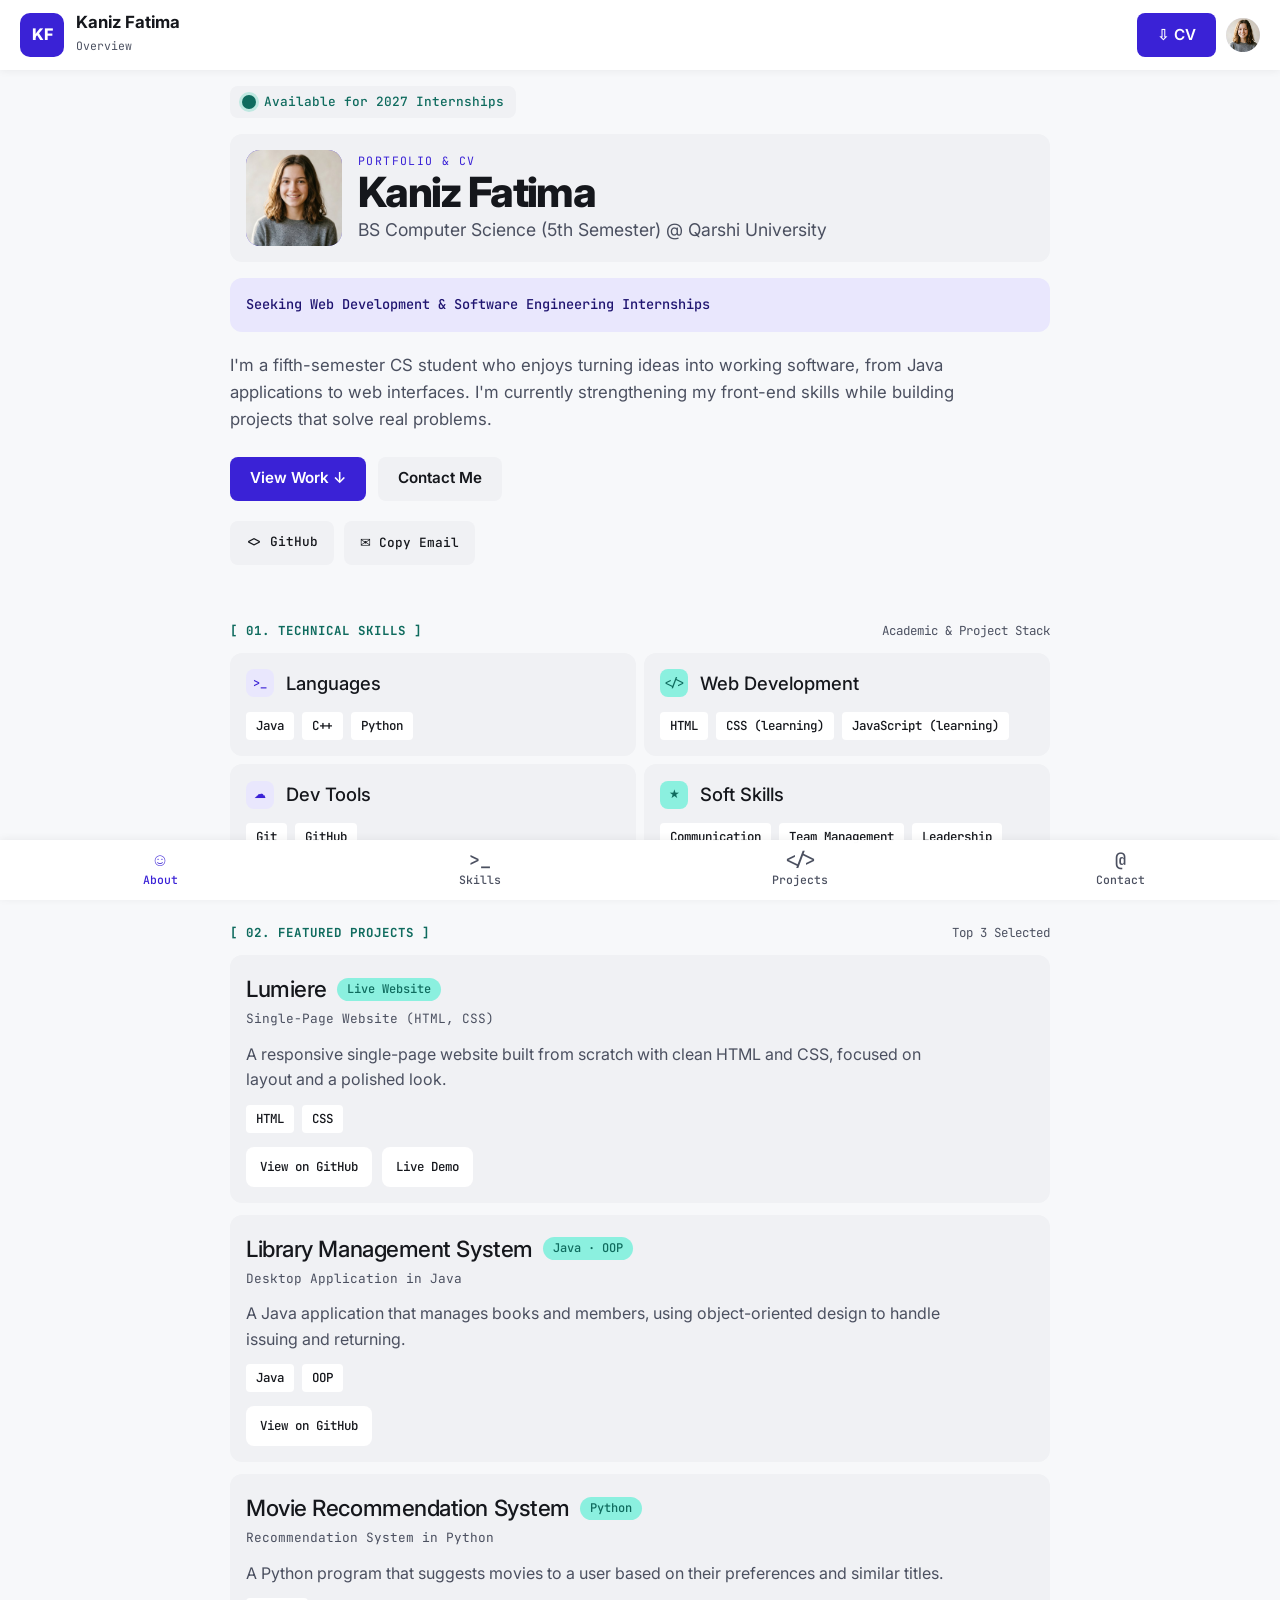
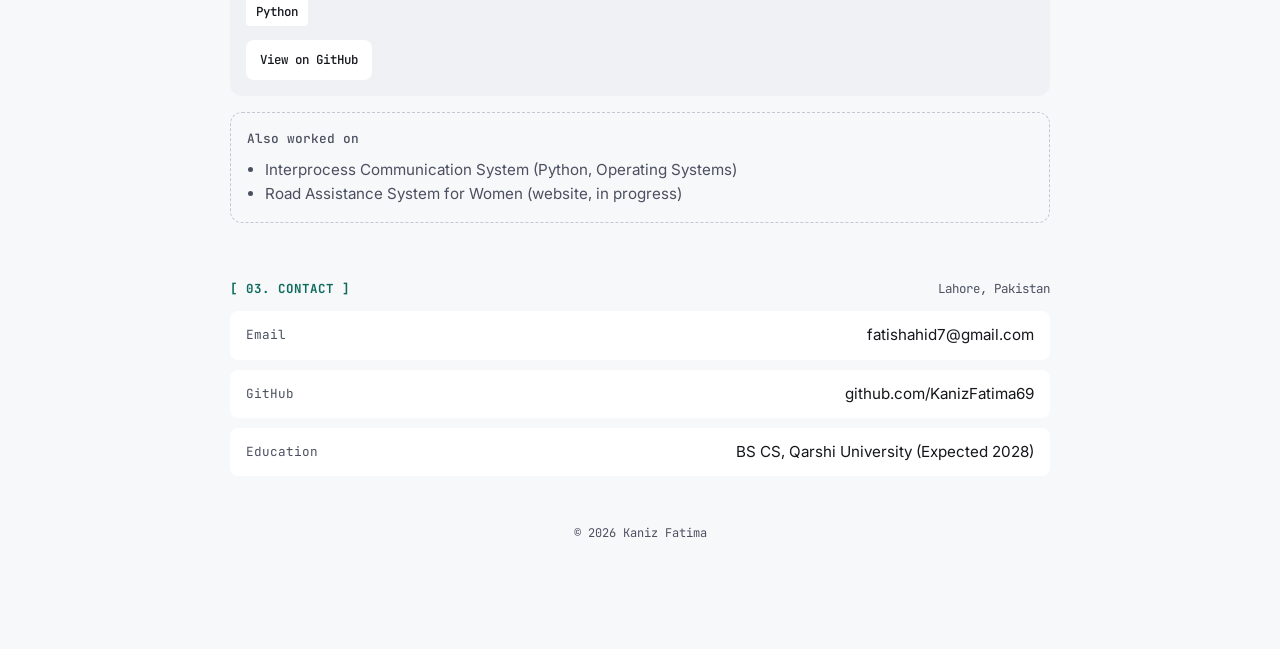
==== web-01/index.html @ ec6b4f63 "Add files via upload" ====
<!DOCTYPE html>
<html lang="en">
<head>
<meta charset="UTF-8">
<meta name="viewport" content="width=device-width, initial-scale=1, viewport-fit=cover">
<title>Kaniz Fatima | Portfolio & CV</title>
<link rel="preconnect" href="https://fonts.googleapis.com">
<link rel="preconnect" href="https://fonts.gstatic.com" crossorigin>
<link href="https://fonts.googleapis.com/css2?family=Inter:wght@400;500;600;800&family=JetBrains+Mono:wght@400;500&display=swap" rel="stylesheet">
<script>
// Tries each possible photo location one by one (works for lab05 or lab05/web-01)
var PIC_PATHS=['images/photo.jpg','web-01/images/photo.jpg','/CIT331/lab05/web-01/images/photo.jpg'];
function tryNext(img){var i=(+img.dataset.i||0)+1;if(i<PIC_PATHS.length){img.dataset.i=i;img.src=PIC_PATHS[i];}else{img.remove();}}
</script>
<style>
:root{
  --bg:#f7f8fa; --card:#f0f1f4; --chip:#fff; --ink:#15171c; --muted:#4b5060;
  --accent:#3a22d6; --accent-soft:#e9e7fd; --teal:#0f6b5e; --teal-soft:#8bf0df;
  --mono:'JetBrains Mono',ui-monospace,monospace; --sans:'Inter',system-ui,sans-serif;
}
*{box-sizing:border-box;margin:0;padding:0}
html{scroll-behavior:smooth;scroll-padding-top:80px}
body{font-family:var(--sans);background:var(--bg);color:var(--ink);line-height:1.6;padding-bottom:90px}
a{color:inherit;text-decoration:none}
:focus-visible{outline:2px solid var(--accent);outline-offset:2px}
.mono{font-family:var(--mono)}

/* top bar */
header{position:sticky;top:0;z-index:20;background:#fff;box-shadow:0 1px 8px rgba(0,0,0,.06);padding:12px 20px;padding-top:calc(12px + env(safe-area-inset-top,0px));display:flex;align-items:center;justify-content:space-between}
.brand{display:flex;align-items:center;gap:12px}
.logo{width:44px;height:44px;border-radius:10px;background:var(--accent);color:#fff;display:grid;place-items:center;font-weight:800}
.brand b{display:block;font-size:1.05rem;line-height:1.2}
.brand small{font-family:var(--mono);font-size:.72rem;color:var(--muted)}
.top-actions{display:flex;align-items:center;gap:10px}
.btn{display:inline-flex;align-items:center;justify-content:center;gap:8px;min-height:44px;padding:0 20px;border-radius:8px;font-weight:600;font-size:.95rem;border:0;cursor:pointer;font-family:var(--sans);transition:transform .15s,background .15s}
.btn:hover{transform:translateY(-1px)}
.btn-primary{background:var(--accent);color:#fff}
.btn-soft{background:var(--card);color:var(--ink)}
.avatar{position:relative;overflow:hidden;width:34px;height:34px;border-radius:50%;background:var(--accent-soft);color:var(--accent);display:grid;place-items:center;font-weight:800;font-size:.8rem}

main{max-width:860px;margin:0 auto;padding:16px 20px}
section{margin-top:56px}

/* hero */
.badge{display:inline-flex;align-items:center;gap:8px;background:var(--card);border-radius:8px;padding:6px 12px;font-family:var(--mono);font-size:.8rem;color:var(--teal);font-weight:500}
.badge i{width:14px;height:14px;border-radius:50%;background:var(--teal);box-shadow:0 0 0 3px #bfe8e1}
.hero{background:var(--card);border-radius:12px;padding:16px;margin-top:16px;display:flex;gap:16px;align-items:center}
.photo{flex:none;width:96px;height:96px;border-radius:14px;background:linear-gradient(135deg,#3a22d6,#7b6bff);color:#fff;display:grid;place-items:center;font-size:2rem;font-weight:800;position:relative;overflow:hidden}
.photo img,.avatar img{position:absolute;inset:0;width:100%;height:100%;object-fit:cover}
.eyebrow{font-family:var(--mono);font-size:.72rem;letter-spacing:.12em;color:var(--accent);text-transform:uppercase}
h1{font-size:clamp(2rem,6vw,2.6rem);font-weight:800;letter-spacing:-.04em;line-height:1.1}
.sub{font-size:1.1rem;color:var(--muted)}
.objective{margin-top:16px;background:var(--accent-soft);border-radius:12px;padding:16px;font-family:var(--mono);font-size:.85rem;color:#1f1470;font-weight:500}
.bio{margin-top:20px;color:var(--muted);font-size:1.05rem;max-width:70ch}
.cta{display:flex;flex-wrap:wrap;gap:12px;margin-top:24px}
.links{display:flex;flex-wrap:wrap;gap:10px;margin-top:20px}
.chip-link{display:inline-flex;align-items:center;min-height:44px;padding:0 16px;border-radius:8px;background:var(--card);font-family:var(--mono);font-size:.8rem;font-weight:500;cursor:pointer;border:0;color:var(--ink)}
.chip-link:hover{background:var(--accent-soft)}

/* section heads */
.sec-head{display:flex;justify-content:space-between;align-items:baseline;flex-wrap:wrap;gap:6px;margin-bottom:12px;font-family:var(--mono);font-size:.78rem}
.sec-head b{color:var(--teal);letter-spacing:.08em}
.sec-head span{color:var(--muted)}

/* skills */
.grid{display:grid;grid-template-columns:1fr 1fr;gap:8px}
.card{background:var(--card);border-radius:12px;padding:16px}
.card h3{display:flex;align-items:center;gap:12px;font-size:1.15rem;font-weight:500;margin-bottom:14px}
.ico{width:28px;height:28px;border-radius:8px;display:grid;place-items:center;font-family:var(--mono);font-size:.75rem;font-weight:500;background:var(--accent-soft);color:var(--accent)}
.ico.t{background:var(--teal-soft);color:var(--teal)}
.tags{display:flex;flex-wrap:wrap;gap:8px}
.tags span{background:var(--chip);border-radius:4px;padding:4px 10px;font-family:var(--mono);font-size:.78rem;font-weight:500}

/* projects */
.projects{display:grid;gap:12px}
.project{background:var(--card);border-radius:12px;padding:16px}
.p-top{display:flex;justify-content:space-between;gap:12px;align-items:flex-start}
.p-title{display:flex;flex-wrap:wrap;align-items:center;gap:10px}
.p-title h3{font-size:1.4rem;font-weight:500;letter-spacing:-.02em}
.metric{background:var(--teal-soft);color:var(--teal);font-family:var(--mono);font-size:.75rem;font-weight:500;padding:2px 10px;border-radius:99px}
.p-sub{font-family:var(--mono);font-size:.8rem;color:var(--muted);margin-top:2px}
.p-desc{margin:12px 0;color:var(--muted);max-width:70ch}
.p-links{display:flex;gap:10px;margin-top:14px;flex-wrap:wrap}
.p-links a{min-height:40px;display:inline-flex;align-items:center;padding:0 14px;border-radius:8px;background:var(--chip);font-family:var(--mono);font-size:.78rem;font-weight:500}
.p-links a:hover{background:var(--accent-soft)}
.also{margin-top:16px;padding:16px;border-radius:12px;border:1px dashed #c4c7d2}
.also h4{font-family:var(--mono);font-size:.8rem;color:var(--muted);margin-bottom:8px;font-weight:500}
.also li{margin-left:18px;color:var(--muted);font-size:.95rem}

/* contact */
.contact-list{display:grid;gap:10px}
.contact-list a,.contact-list div{display:flex;justify-content:space-between;gap:12px;align-items:center;background:var(--chip);border-radius:8px;padding:12px 16px;font-size:.95rem;flex-wrap:wrap}
.contact-list small{font-family:var(--mono);color:var(--muted)}
footer{text-align:center;margin-top:48px;font-family:var(--mono);font-size:.75rem;color:var(--muted)}

/* bottom nav */
nav{position:fixed;bottom:0;left:0;right:0;z-index:30;background:rgba(255,255,255,.96);backdrop-filter:blur(8px);display:flex;justify-content:space-around;padding:8px 0;padding-bottom:calc(8px + env(safe-area-inset-bottom,0px));box-shadow:0 -1px 8px rgba(0,0,0,.06)}
nav a{display:flex;flex-direction:column;align-items:center;gap:2px;min-width:64px;min-height:44px;justify-content:center;font-family:var(--mono);font-size:.72rem;color:var(--muted);font-weight:500}
nav a span{font-size:1.15rem;line-height:1}
nav a.active{color:var(--accent)}

#toast{position:fixed;left:50%;bottom:100px;transform:translateX(-50%) translateY(20px);background:var(--ink);color:#fff;padding:10px 18px;border-radius:8px;font-size:.85rem;opacity:0;pointer-events:none;transition:.25s;z-index:40}
#toast.show{opacity:1;transform:translateX(-50%)}

@media(max-width:640px){
  .grid{grid-template-columns:1fr}
  .hero{flex-direction:column;align-items:flex-start}
  .btn-cv-text{display:none}
  header{padding-left:14px;padding-right:14px}
}
@media(prefers-reduced-motion:reduce){html{scroll-behavior:auto}.btn,#toast{transition:none}}
</style>
</head>
<body>

<header>
  <div class="brand">
    <div class="logo">KF</div>
    <div><b>Kaniz Fatima</b><small>Overview</small></div>
  </div>
  <div class="top-actions">
    <!-- Put your PDF in the same folder and name it exactly like this -->
    <a class="btn btn-primary" href="Kaniz-Fatima-CV.pdf" download>&#8681; CV</a>
    <div class="avatar" aria-hidden="true">KF<img src="images/photo.jpg" alt="" onerror="tryNext(this)"></div>
  </div>
</header>

<main>
  <section id="about" style="margin-top:0">
    <span class="badge"><i></i>Available for 2027 Internships</span>

    <div class="hero">
      <!-- Picture lives in the images folder: images/photo.jpg (if missing, KF shows instead) -->
      <div class="photo">KF<img src="images/photo.jpg" alt="Kaniz Fatima" onerror="tryNext(this)"></div>
      <div>
        <div class="eyebrow">Portfolio &amp; CV</div>
        <h1>Kaniz Fatima</h1>
        <p class="sub">BS Computer Science (5th Semester) @ Qarshi University</p>
      </div>
    </div>

    <div class="objective">Seeking Web Development &amp; Software Engineering Internships</div>

    <p class="bio">I'm a fifth-semester CS student who enjoys turning ideas into working software, from Java applications to web interfaces. I'm currently strengthening my front-end skills while building projects that solve real problems.</p>

    <div class="cta">
      <a class="btn btn-primary" href="#projects">View Work &#8595;</a>
      <a class="btn btn-soft" href="#contact">Contact Me</a>
    </div>

    <div class="links">
      <a class="chip-link" href="https://github.com/KanizFatima69" target="_blank" rel="noopener">&lt;&gt; GitHub</a>
      <button class="chip-link" id="copyMail" type="button">&#9993; Copy Email</button>
    </div>
  </section>

  <section id="skills">
    <div class="sec-head"><b>[ 01. TECHNICAL SKILLS ]</b><span>Academic &amp; Project Stack</span></div>
    <div class="grid">
      <div class="card"><h3><span class="ico">&gt;_</span>Languages</h3>
        <div class="tags"><span>Java</span><span>C++</span><span>Python</span></div></div>
      <div class="card"><h3><span class="ico t">&lt;/&gt;</span>Web Development</h3>
        <div class="tags"><span>HTML</span><span>CSS (learning)</span><span>JavaScript (learning)</span></div></div>
      <div class="card"><h3><span class="ico">&#9729;</span>Dev Tools</h3>
        <div class="tags"><span>Git</span><span>GitHub</span></div></div>
      <div class="card"><h3><span class="ico t">&#9733;</span>Soft Skills</h3>
        <div class="tags"><span>Communication</span><span>Team Management</span><span>Leadership</span></div></div>
    </div>
  </section>

  <section id="projects">
    <div class="sec-head"><b>[ 02. FEATURED PROJECTS ]</b><span>Top 3 Selected</span></div>
    <div class="projects">

      <article class="project">
        <div class="p-title"><h3>Lumiere</h3><span class="metric">Live Website</span></div>
        <p class="p-sub">Single-Page Website (HTML, CSS)</p>
        <p class="p-desc">A responsive single-page website built from scratch with clean HTML and CSS, focused on layout and a polished look.</p>
        <div class="tags"><span>HTML</span><span>CSS</span></div>
        <div class="p-links">
          <a href="https://github.com/KanizFatima69/Lumiere-" target="_blank" rel="noopener">View on GitHub</a>
          <a href="https://KanizFatima69.github.io/lab04/" target="_blank" rel="noopener">Live Demo</a>
        </div>
      </article>

      <article class="project">
        <div class="p-title"><h3>Library Management System</h3><span class="metric">Java &middot; OOP</span></div>
        <p class="p-sub">Desktop Application in Java</p>
        <p class="p-desc">A Java application that manages books and members, using object-oriented design to handle issuing and returning.</p>
        <div class="tags"><span>Java</span><span>OOP</span></div>
        <div class="p-links"><a href="https://github.com/KanizFatima69" target="_blank" rel="noopener">View on GitHub</a></div>
      </article>

      <article class="project">
        <div class="p-title"><h3>Movie Recommendation System</h3><span class="metric">Python</span></div>
        <p class="p-sub">Recommendation System in Python</p>
        <p class="p-desc">A Python program that suggests movies to a user based on their preferences and similar titles.</p>
        <div class="tags"><span>Python</span></div>
        <div class="p-links"><a href="https://github.com/KanizFatima69" target="_blank" rel="noopener">View on GitHub</a></div>
      </article>
    </div>

    <div class="also">
      <h4>Also worked on</h4>
      <ul>
        <li>Interprocess Communication System (Python, Operating Systems)</li>
        <li>Road Assistance System for Women (website, in progress)</li>
      </ul>
    </div>
  </section>

  <section id="contact">
    <div class="sec-head"><b>[ 03. CONTACT ]</b><span>Lahore, Pakistan</span></div>
    <div class="contact-list">
      <a href="mailto:fatishahid7@gmail.com"><small>Email</small>fatishahid7@gmail.com</a>
      <a href="https://github.com/KanizFatima69" target="_blank" rel="noopener"><small>GitHub</small>github.com/KanizFatima69</a>
      <div><small>Education</small>BS CS, Qarshi University (Expected 2028)</div>
    </div>
  </section>

  <footer>&copy; <span id="yr"></span> Kaniz Fatima</footer>
</main>

<nav aria-label="Main">
  <a href="#about" class="active"><span>&#9786;</span>About</a>
  <a href="#skills"><span>&gt;_</span>Skills</a>
  <a href="#projects"><span>&lt;/&gt;</span>Projects</a>
  <a href="#contact"><span>@</span>Contact</a>
</nav>

<div id="toast" role="status">Email copied</div>

<script>
document.getElementById('yr').textContent = new Date().getFullYear();

// Copy email
const toast = document.getElementById('toast');
document.getElementById('copyMail').addEventListener('click', async () => {
  try { await navigator.clipboard.writeText('fatishahid7@gmail.com'); toast.textContent = 'Email copied'; }
  catch (e) { toast.textContent = 'Copy failed: fatishahid7@gmail.com'; }
  toast.classList.add('show');
  setTimeout(() => toast.classList.remove('show'), 1800);
});

// Highlight the bottom-nav tab of the section in view
const links = document.querySelectorAll('nav a');
const io = new IntersectionObserver(entries => {
  entries.forEach(e => {
    if (e.isIntersecting) {
      links.forEach(l => l.classList.toggle('active', l.getAttribute('href') === '#' + e.target.id));
    }
  });
}, { rootMargin: '-40% 0px -55% 0px' });
document.querySelectorAll('main section').forEach(s => io.observe(s));
</script>
</body>
</html>
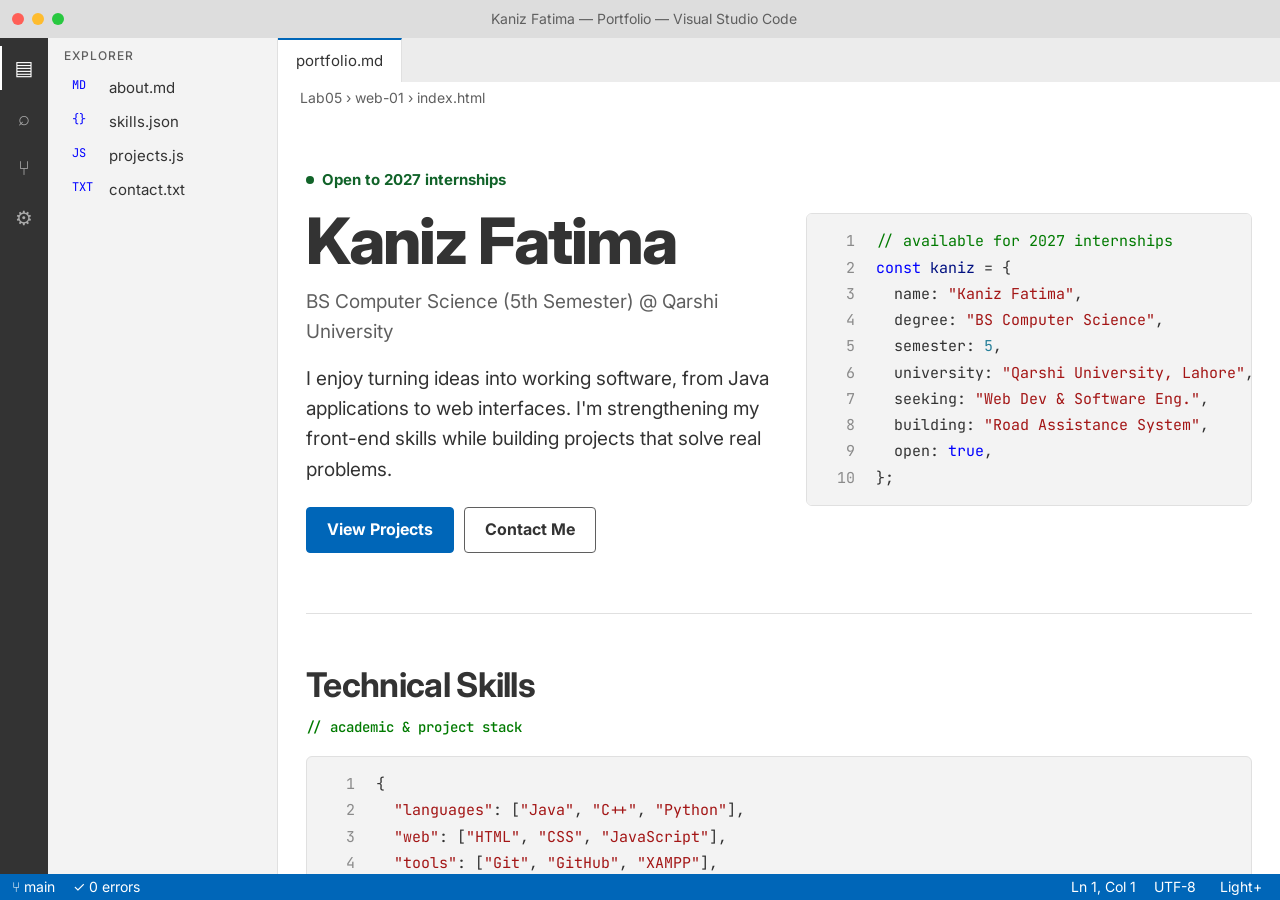
==== commit 2b575c46: "Add files via upload" ====
--- a/web-01/index.html
+++ b/web-01/index.html
@@ -1,257 +1,52 @@
-<!DOCTYPE html>
-<html lang="en">
-<head>
-<meta charset="UTF-8">
-<meta name="viewport" content="width=device-width, initial-scale=1, viewport-fit=cover">
-<title>Kaniz Fatima | Portfolio & CV</title>
-<link rel="preconnect" href="https://fonts.googleapis.com">
-<link rel="preconnect" href="https://fonts.gstatic.com" crossorigin>
-<link href="https://fonts.googleapis.com/css2?family=Inter:wght@400;500;600;800&family=JetBrains+Mono:wght@400;500&display=swap" rel="stylesheet">
-<script>
-// Tries each possible photo location one by one (works for lab05 or lab05/web-01)
-var PIC_PATHS=['images/photo.jpg','web-01/images/photo.jpg','/CIT331/lab05/web-01/images/photo.jpg'];
-function tryNext(img){var i=(+img.dataset.i||0)+1;if(i<PIC_PATHS.length){img.dataset.i=i;img.src=PIC_PATHS[i];}else{img.remove();}}
-</script>
-<style>
-:root{
-  --bg:#f7f8fa; --card:#f0f1f4; --chip:#fff; --ink:#15171c; --muted:#4b5060;
-  --accent:#3a22d6; --accent-soft:#e9e7fd; --teal:#0f6b5e; --teal-soft:#8bf0df;
-  --mono:'JetBrains Mono',ui-monospace,monospace; --sans:'Inter',system-ui,sans-serif;
-}
-*{box-sizing:border-box;margin:0;padding:0}
-html{scroll-behavior:smooth;scroll-padding-top:80px}
-body{font-family:var(--sans);background:var(--bg);color:var(--ink);line-height:1.6;padding-bottom:90px}
-a{color:inherit;text-decoration:none}
-:focus-visible{outline:2px solid var(--accent);outline-offset:2px}
-.mono{font-family:var(--mono)}
-
-/* top bar */
-header{position:sticky;top:0;z-index:20;background:#fff;box-shadow:0 1px 8px rgba(0,0,0,.06);padding:12px 20px;padding-top:calc(12px + env(safe-area-inset-top,0px));display:flex;align-items:center;justify-content:space-between}
-.brand{display:flex;align-items:center;gap:12px}
-.logo{width:44px;height:44px;border-radius:10px;background:var(--accent);color:#fff;display:grid;place-items:center;font-weight:800}
-.brand b{display:block;font-size:1.05rem;line-height:1.2}
-.brand small{font-family:var(--mono);font-size:.72rem;color:var(--muted)}
-.top-actions{display:flex;align-items:center;gap:10px}
-.btn{display:inline-flex;align-items:center;justify-content:center;gap:8px;min-height:44px;padding:0 20px;border-radius:8px;font-weight:600;font-size:.95rem;border:0;cursor:pointer;font-family:var(--sans);transition:transform .15s,background .15s}
-.btn:hover{transform:translateY(-1px)}
-.btn-primary{background:var(--accent);color:#fff}
-.btn-soft{background:var(--card);color:var(--ink)}
-.avatar{position:relative;overflow:hidden;width:34px;height:34px;border-radius:50%;background:var(--accent-soft);color:var(--accent);display:grid;place-items:center;font-weight:800;font-size:.8rem}
-
-main{max-width:860px;margin:0 auto;padding:16px 20px}
-section{margin-top:56px}
-
-/* hero */
-.badge{display:inline-flex;align-items:center;gap:8px;background:var(--card);border-radius:8px;padding:6px 12px;font-family:var(--mono);font-size:.8rem;color:var(--teal);font-weight:500}
-.badge i{width:14px;height:14px;border-radius:50%;background:var(--teal);box-shadow:0 0 0 3px #bfe8e1}
-.hero{background:var(--card);border-radius:12px;padding:16px;margin-top:16px;display:flex;gap:16px;align-items:center}
-.photo{flex:none;width:96px;height:96px;border-radius:14px;background:linear-gradient(135deg,#3a22d6,#7b6bff);color:#fff;display:grid;place-items:center;font-size:2rem;font-weight:800;position:relative;overflow:hidden}
-.photo img,.avatar img{position:absolute;inset:0;width:100%;height:100%;object-fit:cover}
-.eyebrow{font-family:var(--mono);font-size:.72rem;letter-spacing:.12em;color:var(--accent);text-transform:uppercase}
-h1{font-size:clamp(2rem,6vw,2.6rem);font-weight:800;letter-spacing:-.04em;line-height:1.1}
-.sub{font-size:1.1rem;color:var(--muted)}
-.objective{margin-top:16px;background:var(--accent-soft);border-radius:12px;padding:16px;font-family:var(--mono);font-size:.85rem;color:#1f1470;font-weight:500}
-.bio{margin-top:20px;color:var(--muted);font-size:1.05rem;max-width:70ch}
-.cta{display:flex;flex-wrap:wrap;gap:12px;margin-top:24px}
-.links{display:flex;flex-wrap:wrap;gap:10px;margin-top:20px}
-.chip-link{display:inline-flex;align-items:center;min-height:44px;padding:0 16px;border-radius:8px;background:var(--card);font-family:var(--mono);font-size:.8rem;font-weight:500;cursor:pointer;border:0;color:var(--ink)}
-.chip-link:hover{background:var(--accent-soft)}
-
-/* section heads */
-.sec-head{display:flex;justify-content:space-between;align-items:baseline;flex-wrap:wrap;gap:6px;margin-bottom:12px;font-family:var(--mono);font-size:.78rem}
-.sec-head b{color:var(--teal);letter-spacing:.08em}
-.sec-head span{color:var(--muted)}
-
-/* skills */
-.grid{display:grid;grid-template-columns:1fr 1fr;gap:8px}
-.card{background:var(--card);border-radius:12px;padding:16px}
-.card h3{display:flex;align-items:center;gap:12px;font-size:1.15rem;font-weight:500;margin-bottom:14px}
-.ico{width:28px;height:28px;border-radius:8px;display:grid;place-items:center;font-family:var(--mono);font-size:.75rem;font-weight:500;background:var(--accent-soft);color:var(--accent)}
-.ico.t{background:var(--teal-soft);color:var(--teal)}
-.tags{display:flex;flex-wrap:wrap;gap:8px}
-.tags span{background:var(--chip);border-radius:4px;padding:4px 10px;font-family:var(--mono);font-size:.78rem;font-weight:500}
-
-/* projects */
-.projects{display:grid;gap:12px}
-.project{background:var(--card);border-radius:12px;padding:16px}
-.p-top{display:flex;justify-content:space-between;gap:12px;align-items:flex-start}
-.p-title{display:flex;flex-wrap:wrap;align-items:center;gap:10px}
-.p-title h3{font-size:1.4rem;font-weight:500;letter-spacing:-.02em}
-.metric{background:var(--teal-soft);color:var(--teal);font-family:var(--mono);font-size:.75rem;font-weight:500;padding:2px 10px;border-radius:99px}
-.p-sub{font-family:var(--mono);font-size:.8rem;color:var(--muted);margin-top:2px}
-.p-desc{margin:12px 0;color:var(--muted);max-width:70ch}
-.p-links{display:flex;gap:10px;margin-top:14px;flex-wrap:wrap}
-.p-links a{min-height:40px;display:inline-flex;align-items:center;padding:0 14px;border-radius:8px;background:var(--chip);font-family:var(--mono);font-size:.78rem;font-weight:500}
-.p-links a:hover{background:var(--accent-soft)}
-.also{margin-top:16px;padding:16px;border-radius:12px;border:1px dashed #c4c7d2}
-.also h4{font-family:var(--mono);font-size:.8rem;color:var(--muted);margin-bottom:8px;font-weight:500}
-.also li{margin-left:18px;color:var(--muted);font-size:.95rem}
-
-/* contact */
-.contact-list{display:grid;gap:10px}
-.contact-list a,.contact-list div{display:flex;justify-content:space-between;gap:12px;align-items:center;background:var(--chip);border-radius:8px;padding:12px 16px;font-size:.95rem;flex-wrap:wrap}
-.contact-list small{font-family:var(--mono);color:var(--muted)}
-footer{text-align:center;margin-top:48px;font-family:var(--mono);font-size:.75rem;color:var(--muted)}
-
-/* bottom nav */
-nav{position:fixed;bottom:0;left:0;right:0;z-index:30;background:rgba(255,255,255,.96);backdrop-filter:blur(8px);display:flex;justify-content:space-around;padding:8px 0;padding-bottom:calc(8px + env(safe-area-inset-bottom,0px));box-shadow:0 -1px 8px rgba(0,0,0,.06)}
-nav a{display:flex;flex-direction:column;align-items:center;gap:2px;min-width:64px;min-height:44px;justify-content:center;font-family:var(--mono);font-size:.72rem;color:var(--muted);font-weight:500}
-nav a span{font-size:1.15rem;line-height:1}
-nav a.active{color:var(--accent)}
-
-#toast{position:fixed;left:50%;bottom:100px;transform:translateX(-50%) translateY(20px);background:var(--ink);color:#fff;padding:10px 18px;border-radius:8px;font-size:.85rem;opacity:0;pointer-events:none;transition:.25s;z-index:40}
-#toast.show{opacity:1;transform:translateX(-50%)}
-
-@media(max-width:640px){
-  .grid{grid-template-columns:1fr}
-  .hero{flex-direction:column;align-items:flex-start}
-  .btn-cv-text{display:none}
-  header{padding-left:14px;padding-right:14px}
-}
-@media(prefers-reduced-motion:reduce){html{scroll-behavior:auto}.btn,#toast{transition:none}}
-</style>
-</head>
-<body>
-
-<header>
-  <div class="brand">
-    <div class="logo">KF</div>
-    <div><b>Kaniz Fatima</b><small>Overview</small></div>
-  </div>
-  <div class="top-actions">
-    <!-- Put your PDF in the same folder and name it exactly like this -->
-    <a class="btn btn-primary" href="Kaniz-Fatima-CV.pdf" download>&#8681; CV</a>
-    <div class="avatar" aria-hidden="true">KF<img src="images/photo.jpg" alt="" onerror="tryNext(this)"></div>
-  </div>
-</header>
-
-<main>
-  <section id="about" style="margin-top:0">
-    <span class="badge"><i></i>Available for 2027 Internships</span>
-
-    <div class="hero">
-      <!-- Picture lives in the images folder: images/photo.jpg (if missing, KF shows instead) -->
-      <div class="photo">KF<img src="images/photo.jpg" alt="Kaniz Fatima" onerror="tryNext(this)"></div>
-      <div>
-        <div class="eyebrow">Portfolio &amp; CV</div>
-        <h1>Kaniz Fatima</h1>
-        <p class="sub">BS Computer Science (5th Semester) @ Qarshi University</p>
-      </div>
-    </div>
-
-    <div class="objective">Seeking Web Development &amp; Software Engineering Internships</div>
-
-    <p class="bio">I'm a fifth-semester CS student who enjoys turning ideas into working software, from Java applications to web interfaces. I'm currently strengthening my front-end skills while building projects that solve real problems.</p>
-
-    <div class="cta">
-      <a class="btn btn-primary" href="#projects">View Work &#8595;</a>
-      <a class="btn btn-soft" href="#contact">Contact Me</a>
-    </div>
-
-    <div class="links">
-      <a class="chip-link" href="https://github.com/KanizFatima69" target="_blank" rel="noopener">&lt;&gt; GitHub</a>
-      <button class="chip-link" id="copyMail" type="button">&#9993; Copy Email</button>
-    </div>
-  </section>
-
-  <section id="skills">
-    <div class="sec-head"><b>[ 01. TECHNICAL SKILLS ]</b><span>Academic &amp; Project Stack</span></div>
-    <div class="grid">
-      <div class="card"><h3><span class="ico">&gt;_</span>Languages</h3>
-        <div class="tags"><span>Java</span><span>C++</span><span>Python</span></div></div>
-      <div class="card"><h3><span class="ico t">&lt;/&gt;</span>Web Development</h3>
-        <div class="tags"><span>HTML</span><span>CSS (learning)</span><span>JavaScript (learning)</span></div></div>
-      <div class="card"><h3><span class="ico">&#9729;</span>Dev Tools</h3>
-        <div class="tags"><span>Git</span><span>GitHub</span></div></div>
-      <div class="card"><h3><span class="ico t">&#9733;</span>Soft Skills</h3>
-        <div class="tags"><span>Communication</span><span>Team Management</span><span>Leadership</span></div></div>
-    </div>
-  </section>
-
-  <section id="projects">
-    <div class="sec-head"><b>[ 02. FEATURED PROJECTS ]</b><span>Top 3 Selected</span></div>
-    <div class="projects">
-
-      <article class="project">
-        <div class="p-title"><h3>Lumiere</h3><span class="metric">Live Website</span></div>
-        <p class="p-sub">Single-Page Website (HTML, CSS)</p>
-        <p class="p-desc">A responsive single-page website built from scratch with clean HTML and CSS, focused on layout and a polished look.</p>
-        <div class="tags"><span>HTML</span><span>CSS</span></div>
-        <div class="p-links">
-          <a href="https://github.com/KanizFatima69/Lumiere-" target="_blank" rel="noopener">View on GitHub</a>
-          <a href="https://KanizFatima69.github.io/lab04/" target="_blank" rel="noopener">Live Demo</a>
-        </div>
-      </article>
-
-      <article class="project">
-        <div class="p-title"><h3>Library Management System</h3><span class="metric">Java &middot; OOP</span></div>
-        <p class="p-sub">Desktop Application in Java</p>
-        <p class="p-desc">A Java application that manages books and members, using object-oriented design to handle issuing and returning.</p>
-        <div class="tags"><span>Java</span><span>OOP</span></div>
-        <div class="p-links"><a href="https://github.com/KanizFatima69" target="_blank" rel="noopener">View on GitHub</a></div>
-      </article>
-
-      <article class="project">
-        <div class="p-title"><h3>Movie Recommendation System</h3><span class="metric">Python</span></div>
-        <p class="p-sub">Recommendation System in Python</p>
-        <p class="p-desc">A Python program that suggests movies to a user based on their preferences and similar titles.</p>
-        <div class="tags"><span>Python</span></div>
-        <div class="p-links"><a href="https://github.com/KanizFatima69" target="_blank" rel="noopener">View on GitHub</a></div>
-      </article>
-    </div>
-
-    <div class="also">
-      <h4>Also worked on</h4>
-      <ul>
-        <li>Interprocess Communication System (Python, Operating Systems)</li>
-        <li>Road Assistance System for Women (website, in progress)</li>
-      </ul>
-    </div>
-  </section>
-
-  <section id="contact">
-    <div class="sec-head"><b>[ 03. CONTACT ]</b><span>Lahore, Pakistan</span></div>
-    <div class="contact-list">
-      <a href="mailto:fatishahid7@gmail.com"><small>Email</small>fatishahid7@gmail.com</a>
-      <a href="https://github.com/KanizFatima69" target="_blank" rel="noopener"><small>GitHub</small>github.com/KanizFatima69</a>
-      <div><small>Education</small>BS CS, Qarshi University (Expected 2028)</div>
-    </div>
-  </section>
-
-  <footer>&copy; <span id="yr"></span> Kaniz Fatima</footer>
-</main>
-
-<nav aria-label="Main">
-  <a href="#about" class="active"><span>&#9786;</span>About</a>
-  <a href="#skills"><span>&gt;_</span>Skills</a>
-  <a href="#projects"><span>&lt;/&gt;</span>Projects</a>
-  <a href="#contact"><span>@</span>Contact</a>
-</nav>
-
-<div id="toast" role="status">Email copied</div>
-
-<script>
-document.getElementById('yr').textContent = new Date().getFullYear();
-
-// Copy email
-const toast = document.getElementById('toast');
-document.getElementById('copyMail').addEventListener('click', async () => {
-  try { await navigator.clipboard.writeText('fatishahid7@gmail.com'); toast.textContent = 'Email copied'; }
-  catch (e) { toast.textContent = 'Copy failed: fatishahid7@gmail.com'; }
-  toast.classList.add('show');
-  setTimeout(() => toast.classList.remove('show'), 1800);
-});
-
-// Highlight the bottom-nav tab of the section in view
-const links = document.querySelectorAll('nav a');
-const io = new IntersectionObserver(entries => {
-  entries.forEach(e => {
-    if (e.isIntersecting) {
-      links.forEach(l => l.classList.toggle('active', l.getAttribute('href') === '#' + e.target.id));
-    }
-  });
-}, { rootMargin: '-40% 0px -55% 0px' });
-document.querySelectorAll('main section').forEach(s => io.observe(s));
-</script>
-</body>
-</html>+<!DOCTYPE html><html lang="en"><head><meta charset="utf-8"><meta name="viewport" content="width=device-width,initial-scale=1,viewport-fit=cover"><title>Kaniz Fatima | Portfolio</title><link rel="stylesheet" href="https://fonts.googleapis.com/css2?family=Inter:wght@400;500;700;800&family=JetBrains+Mono:wght@500&display=swap"><style>
+  :root{--tb:#3c3c3c;--ab:#333;--sb:#252526;--ed:#1e1e1e;--tab:#2d2d2d;--line:#3c3c3c;--ink:#d4d4d4;--muted:#a0a0a0;--acc:#0e7fd1;--sel:#094771;--card:#252526;--kw:#569cd6;--st:#ce9178;--fn:#dcdcaa;--ty:#4ec9b0;--cm:#6a9955;--va:#9cdcfe;--ok:#4ec9b0;color-scheme:dark;box-sizing:border-box;padding-top:env(safe-area-inset-top,0px);padding-bottom:env(safe-area-inset-bottom,0px)}
+  @media (prefers-color-scheme:light){:root:not([data-theme="dark"]){--tb:#dddddd;--sb:#f3f3f3;--ed:#fff;--tab:#ececec;--line:#e0e0e0;--ink:#333;--muted:#5f5f5f;--acc:#0066b8;--sel:#e4e6f1;--card:#f3f3f3;--kw:#0000ff;--st:#a31515;--fn:#795e26;--ty:#267f99;--cm:#007a00;--va:#001080;--ok:#116329;color-scheme:light}}
+  :root[data-theme="light"]{--tb:#dddddd;--sb:#f3f3f3;--ed:#fff;--tab:#ececec;--line:#e0e0e0;--ink:#333;--muted:#5f5f5f;--acc:#0066b8;--sel:#e4e6f1;--card:#f3f3f3;--kw:#0000ff;--st:#a31515;--fn:#795e26;--ty:#267f99;--cm:#007a00;--va:#001080;--ok:#116329;color-scheme:light}
+  *{box-sizing:border-box}html,body{height:100%;margin:0}html{background:var(--tb)}
+  body{display:flex;flex-direction:column;background:var(--ed);color:var(--ink);font:16px/1.6 Inter,system-ui,sans-serif;overflow:hidden}
+  :focus-visible{outline:2px solid var(--acc);outline-offset:1px}a{color:var(--va)}button{font:inherit;color:inherit;cursor:pointer}
+  .mono,code,.code{font-family:"JetBrains Mono",monospace}
+  .title{flex:none;height:38px;background:var(--tb);display:flex;align-items:center;padding:0 12px;gap:8px;font-size:14px;color:var(--muted)}
+  .title i{width:12px;height:12px;border-radius:50%;display:block}.title span{flex:1;text-align:center;margin-right:52px}
+  .mid{flex:1;display:flex;min-height:0}
+  .act{flex:none;width:48px;background:#333;display:flex;flex-direction:column;align-items:center;gap:6px;padding-top:8px;color:#aaa;font-size:20px}
+  .act b{width:48px;height:44px;display:grid;place-items:center;font-weight:400}.act b.on{color:#fff;box-shadow:inset 2px 0 #fff}
+  .exp{flex:none;width:230px;background:var(--sb);border-right:1px solid var(--line);padding:10px 0;overflow:auto;font-size:15px}
+  .exp h4{margin:0 16px 8px;font:500 12px Inter;letter-spacing:.08em;text-transform:uppercase;color:var(--muted)}
+  .exp a,.exp button{display:flex;gap:8px;width:100%;text-align:left;border:0;background:none;padding:5px 16px 5px 24px;text-decoration:none;color:var(--ink);font-size:15px}
+  .exp a:hover,.exp button:hover{background:var(--sel)}.exp .on{background:var(--sel);color:var(--ink)}
+  .exp em{font-style:normal;font-family:"JetBrains Mono",monospace;color:var(--kw);font-size:12px;width:2.4em}
+  .ed{flex:1;display:flex;flex-direction:column;min-width:0}
+  .tabs{flex:none;display:flex;background:var(--tab);overflow-x:auto}
+  .tabs a,.tabs span{flex:none;padding:9px 18px;font-size:15px;color:var(--muted);text-decoration:none;border-right:1px solid var(--line);border-top:2px solid transparent}
+  .tabs .on{background:var(--ed);color:var(--ink);border-top-color:var(--acc)}.tabs a:hover{color:var(--ink)}
+  .crumb{flex:none;padding:5px 22px;font-size:14px;color:var(--muted)}
+  .scroll{flex:1;overflow:auto;min-height:0}.in{max-width:1040px;margin:0 auto;padding:12px 28px 56px}
+  .status{flex:none;min-height:26px;background:var(--acc);color:#fff;display:flex;gap:18px;align-items:center;padding:0 12px;font-size:14px;overflow-x:auto;white-space:nowrap}
+  .status button{background:none;border:0;padding:0 6px;height:26px}.status button:hover{background:rgba(255,255,255,.2)}.status .r{margin-left:auto}
+  .kw{color:var(--kw)}.s{color:var(--st)}.fn{color:var(--fn)}.ty{color:var(--ty)}.cm{color:var(--cm)}.va{color:var(--va)}
+  .code{font-size:15px;line-height:1.75;counter-reset:n;background:var(--card);border:1px solid var(--line);border-radius:6px;padding:14px 0;overflow-x:auto}
+  .code>div{white-space:pre;padding-right:18px}.code>div::before{counter-increment:n;content:counter(n);display:inline-block;width:3.2em;padding-right:1.4em;text-align:right;color:var(--muted);opacity:.7}
+  h1{font-size:clamp(38px,6vw,64px);font-weight:800;letter-spacing:-.03em;line-height:1.1;margin:0}
+  h2{font-size:clamp(26px,3.4vw,34px);font-weight:700;margin:0 0 6px;letter-spacing:-.02em}h3{margin:0;font-size:20px}
+  .sub{color:var(--cm);font:500 14px "JetBrains Mono",monospace;margin:0 0 20px}
+  .badge{display:inline-flex;gap:8px;align-items:center;font-size:15px;font-weight:700;color:var(--ok);margin-bottom:14px}.badge i{width:8px;height:8px;border-radius:50%;background:currentColor}
+  .lead{font-size:19px;max-width:34em;color:var(--ink);margin:16px 0 22px}.role{color:var(--muted);font-size:19px;margin:10px 0 0}
+  .row{display:flex;flex-wrap:wrap;gap:10px}
+  .btn{display:inline-block;background:var(--acc);color:#fff;border:1px solid var(--acc);padding:9px 20px;border-radius:4px;font-weight:700;text-decoration:none;font-size:16px}.btn.g{background:none;color:var(--ink);border-color:var(--muted)}.btn:hover{filter:brightness(1.12)}
+  .hero{display:grid;grid-template-columns:1.05fr 1fr;gap:32px;align-items:center;padding:40px 0 32px}
+  .sec{padding:44px 0 8px;border-top:1px solid var(--line);margin-top:28px}
+  .chips{display:flex;flex-wrap:wrap;gap:8px}.chip{font:500 14px "JetBrains Mono",monospace;border:1px solid var(--line);border-radius:4px;padding:2px 10px;background:var(--sb);color:var(--ty)}
+  .file{border:1px solid var(--line);border-radius:6px;margin-bottom:16px;background:var(--card);overflow:hidden}.file.ft{border-color:var(--acc)}
+  .fh{display:flex;justify-content:space-between;gap:10px;background:var(--tab);padding:7px 16px;font:500 14px "JetBrains Mono",monospace;color:var(--muted);border-bottom:1px solid var(--line)}
+  .fb{padding:18px 20px}.fb p{margin:8px 0 14px;color:var(--muted)}.tag{color:var(--ok)}
+  .term{background:#1e1e1e;color:#d4d4d4;border:1px solid var(--line);border-radius:6px;padding:16px 20px;font:15px/1.9 "JetBrains Mono",monospace;overflow-x:auto}
+  .term .p{color:#4ec9b0}.term a{color:#9cdcfe}.term span.k{color:#a0a0a0;display:inline-block;width:8em}
+  @media(max-width:860px){.act,.exp{display:none}.hero{grid-template-columns:1fr}.title span{margin-right:0}.in{padding:8px 16px 48px}}
+  @media(prefers-reduced-motion:reduce){*{transition:none!important;scroll-behavior:auto!important}}
+  </style></head><body>
+  <div class="title"><i style="background:#ff5f57"></i><i style="background:#febc2e"></i><i style="background:#28c840"></i><span>Kaniz Fatima — Portfolio — Visual Studio Code</span></div>
+  <div class="mid"><nav class="act" aria-hidden="true"><b class="on">▤</b><b>⌕</b><b>⑂</b><b>⚙</b></nav><nav class="exp" aria-label="Explorer"><h4>Explorer</h4><a href="#about"><em>MD</em>about.md</a><a href="#skills"><em>{}</em>skills.json</a><a href="#projects"><em>JS</em>projects.js</a><a href="#contact"><em>TXT</em>contact.txt</a></nav>
+  <div class="ed"><div class="tabs"><span class="on">portfolio.md</span></div><div class="crumb">Lab05 › web-01 › index.html</div><div class="scroll"><div class="in" id="about"><div class="hero"><div><div class="badge"><i></i>Open to 2027 internships</div><h1>Kaniz Fatima</h1><p class="role">BS Computer Science (5th Semester) @ Qarshi University</p><p class="lead">I enjoy turning ideas into working software, from Java applications to web interfaces. I'm strengthening my front-end skills while building projects that solve real problems.</p><div class="row"><a class="btn" href="#projects">View Projects</a><a class="btn g" href="#contact">Contact Me</a></div></div><div class="code" aria-label="code"><div><span class="cm">// available for 2027 internships</span></div><div><span class="kw">const</span> <span class="va">kaniz</span> = {</div><div>  name: <span class="s">"Kaniz Fatima"</span>,</div><div>  degree: <span class="s">"BS Computer Science"</span>,</div><div>  semester: <span class="ty">5</span>,</div><div>  university: <span class="s">"Qarshi University, Lahore"</span>,</div><div>  seeking: <span class="s">"Web Dev &amp; Software Eng."</span>,</div><div>  building: <span class="s">"Road Assistance System"</span>,</div><div>  open: <span class="kw">true</span>,</div><div>};</div></div></div><section id="skills" class="sec"><h2>Technical Skills</h2><p class="sub">// academic &amp; project stack</p><div class="code" aria-label="code"><div>{</div><div>  <span class="s">"languages"</span>: [<span class="s">"Java"</span>, <span class="s">"C++"</span>, <span class="s">"Python"</span>],</div><div>  <span class="s">"web"</span>: [<span class="s">"HTML"</span>, <span class="s">"CSS"</span>, <span class="s">"JavaScript"</span>],</div><div>  <span class="s">"tools"</span>: [<span class="s">"Git"</span>, <span class="s">"GitHub"</span>, <span class="s">"XAMPP"</span>],</div><div>  <span class="s">"soft"</span>: [<span class="s">"Communication"</span>, <span class="s">"Team Management"</span>, <span class="s">"Leadership"</span>]</div><div>}</div></div></section><section id="projects" class="sec"><h2>Featured Projects</h2><p class="sub">// top 3 selected</p><article class="file ft"><div class="fh"><span>◧ lumiere.html</span><span class="tag">Live Website</span></div><div class="fb"><h3>Lumiere</h3><p>Responsive single-page website built from scratch with clean HTML and CSS, focused on layout and a polished look.</p><div class="chips"><span class="chip">HTML</span><span class="chip">CSS</span></div><br><div class="row"><a class="btn g" href="https://github.com/KanizFatima69">View on GitHub</a><a class="btn" href="#">Live Demo</a></div></div></article><article class="file"><div class="fh"><span>◧ LibrarySystem.java</span><span class="tag">Java · OOP</span></div><div class="fb"><h3>Library Management System</h3><p>Desktop application that manages books and members, using object-oriented design to handle issuing and returning.</p><div class="chips"><span class="chip">Java</span><span class="chip">OOP</span></div><br><div class="row"><a class="btn g" href="https://github.com/KanizFatima69">View on GitHub</a></div></div></article><article class="file"><div class="fh"><span>◧ recommender.py</span><span class="tag">Python</span></div><div class="fb"><h3>Movie Recommendation System</h3><p>Suggests movies to a user based on their preferences and similar titles.</p><div class="chips"><span class="chip">Python</span></div><br><div class="row"><a class="btn g" href="https://github.com/KanizFatima69">View on GitHub</a></div></div></article><div class="file"><div class="fh"><span>◧ also-worked-on.md</span></div><div class="fb"><ul style="margin:0;padding-left:20px;color:var(--muted)"><li>Interprocess Communication System (Python, OS)</li><li>Road Assistance System for Women (website, in progress)</li></ul></div></div></section><section id="contact" class="sec"><h2>Contact</h2><p class="sub">// Lahore, Pakistan</p><div class="term"><div><span class="p">$</span> cat contact.txt</div><div><span class="k">email</span><a href="mailto:fatishahid7@gmail.com">fatishahid7@gmail.com</a></div><div><span class="k">github</span><a href="https://github.com/KanizFatima69">github.com/KanizFatima69</a></div><div><span class="k">education</span>BS CS, Qarshi University (2028)</div><div><span class="k">location</span>Lahore, Pakistan</div></div><div class="row" style="margin-top:16px"><a class="btn" href="#">Download CV</a><button class="btn g" onclick="navigator.clipboard.writeText('fatishahid7@gmail.com');this.textContent='Email copied'">Copy Email</button></div></section></div></div></div></div>
+  <div class="status"><span>⑂ main</span><span>✓ 0 errors</span><span class="r">Ln 1, Col 1</span><span>UTF-8</span><button id="th">Dark+</button></div>
+  <script>let d=!matchMedia("(prefers-color-scheme:light)").matches;const th=document.getElementById("th");th.textContent=d?"Dark+":"Light+";th.onclick=()=>{d=!d;document.documentElement.dataset.theme=d?"dark":"light";th.textContent=d?"Dark+":"Light+"};</script></body></html>
